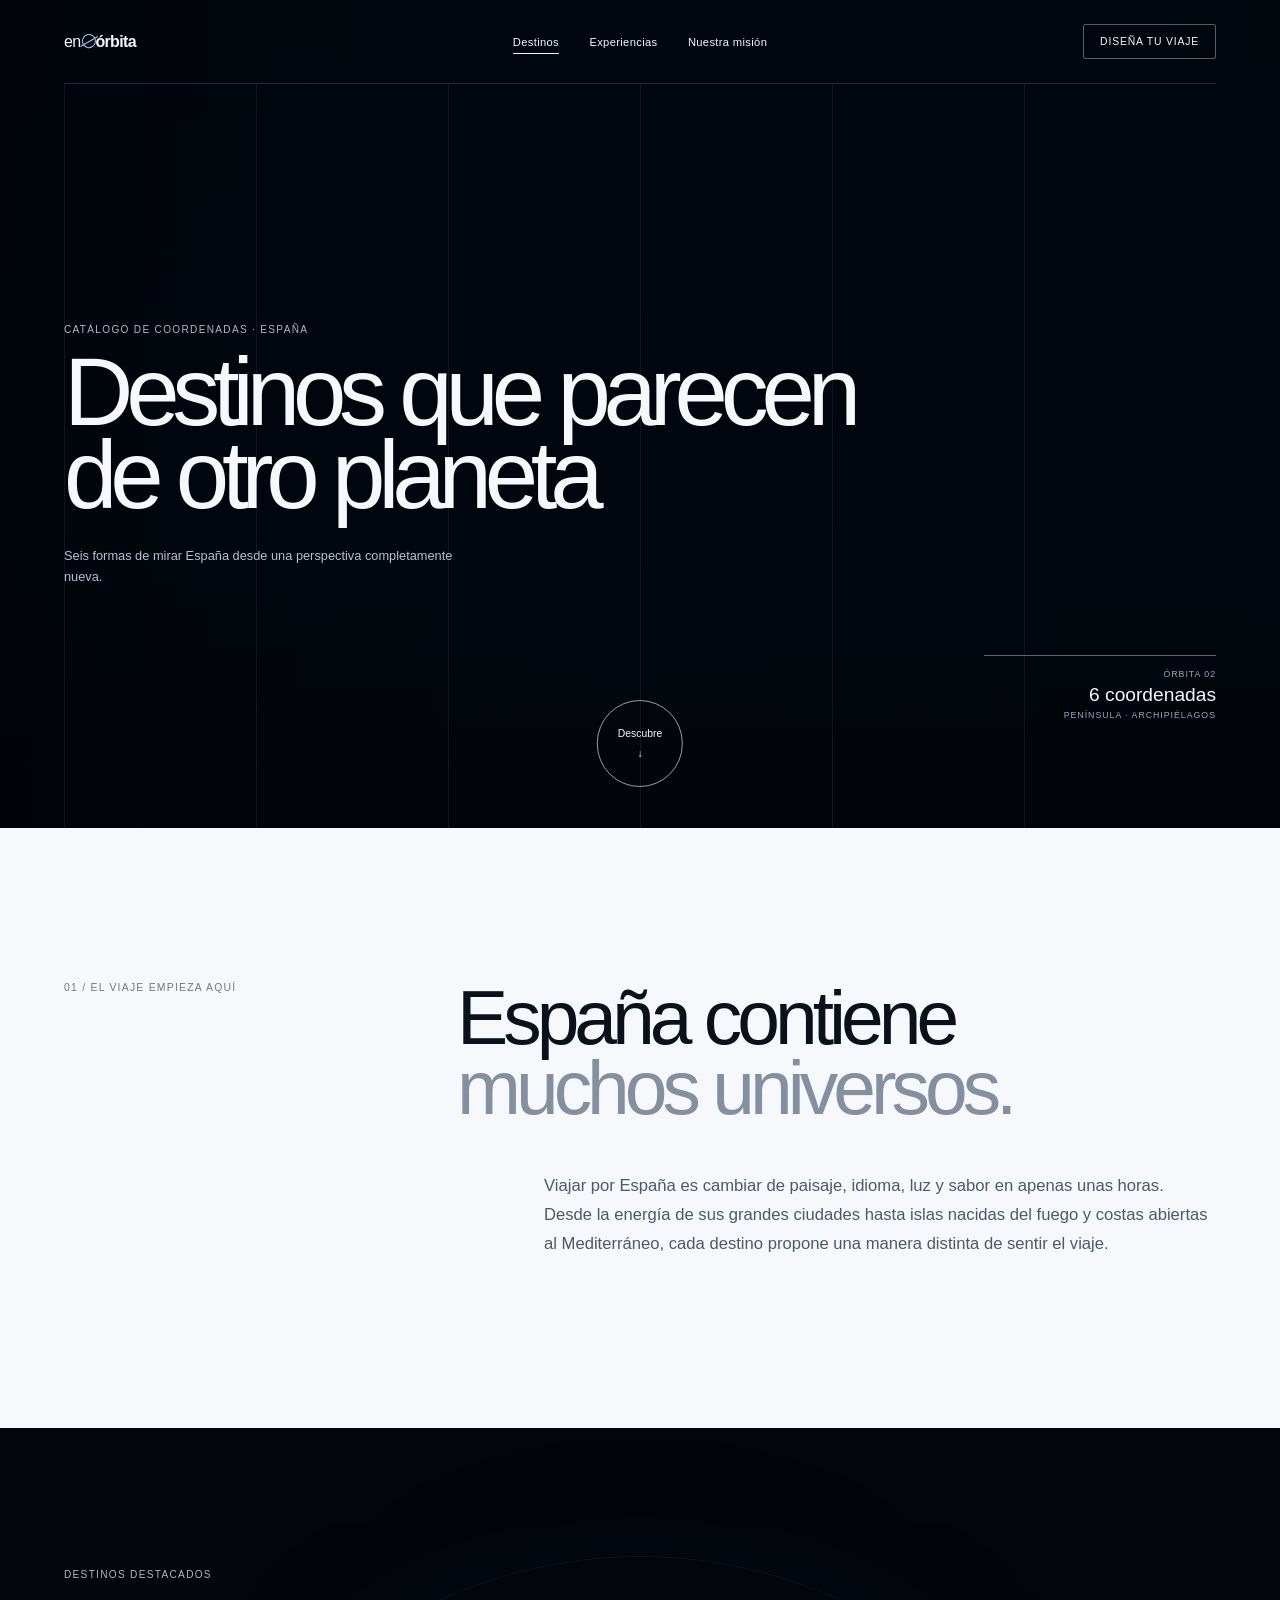
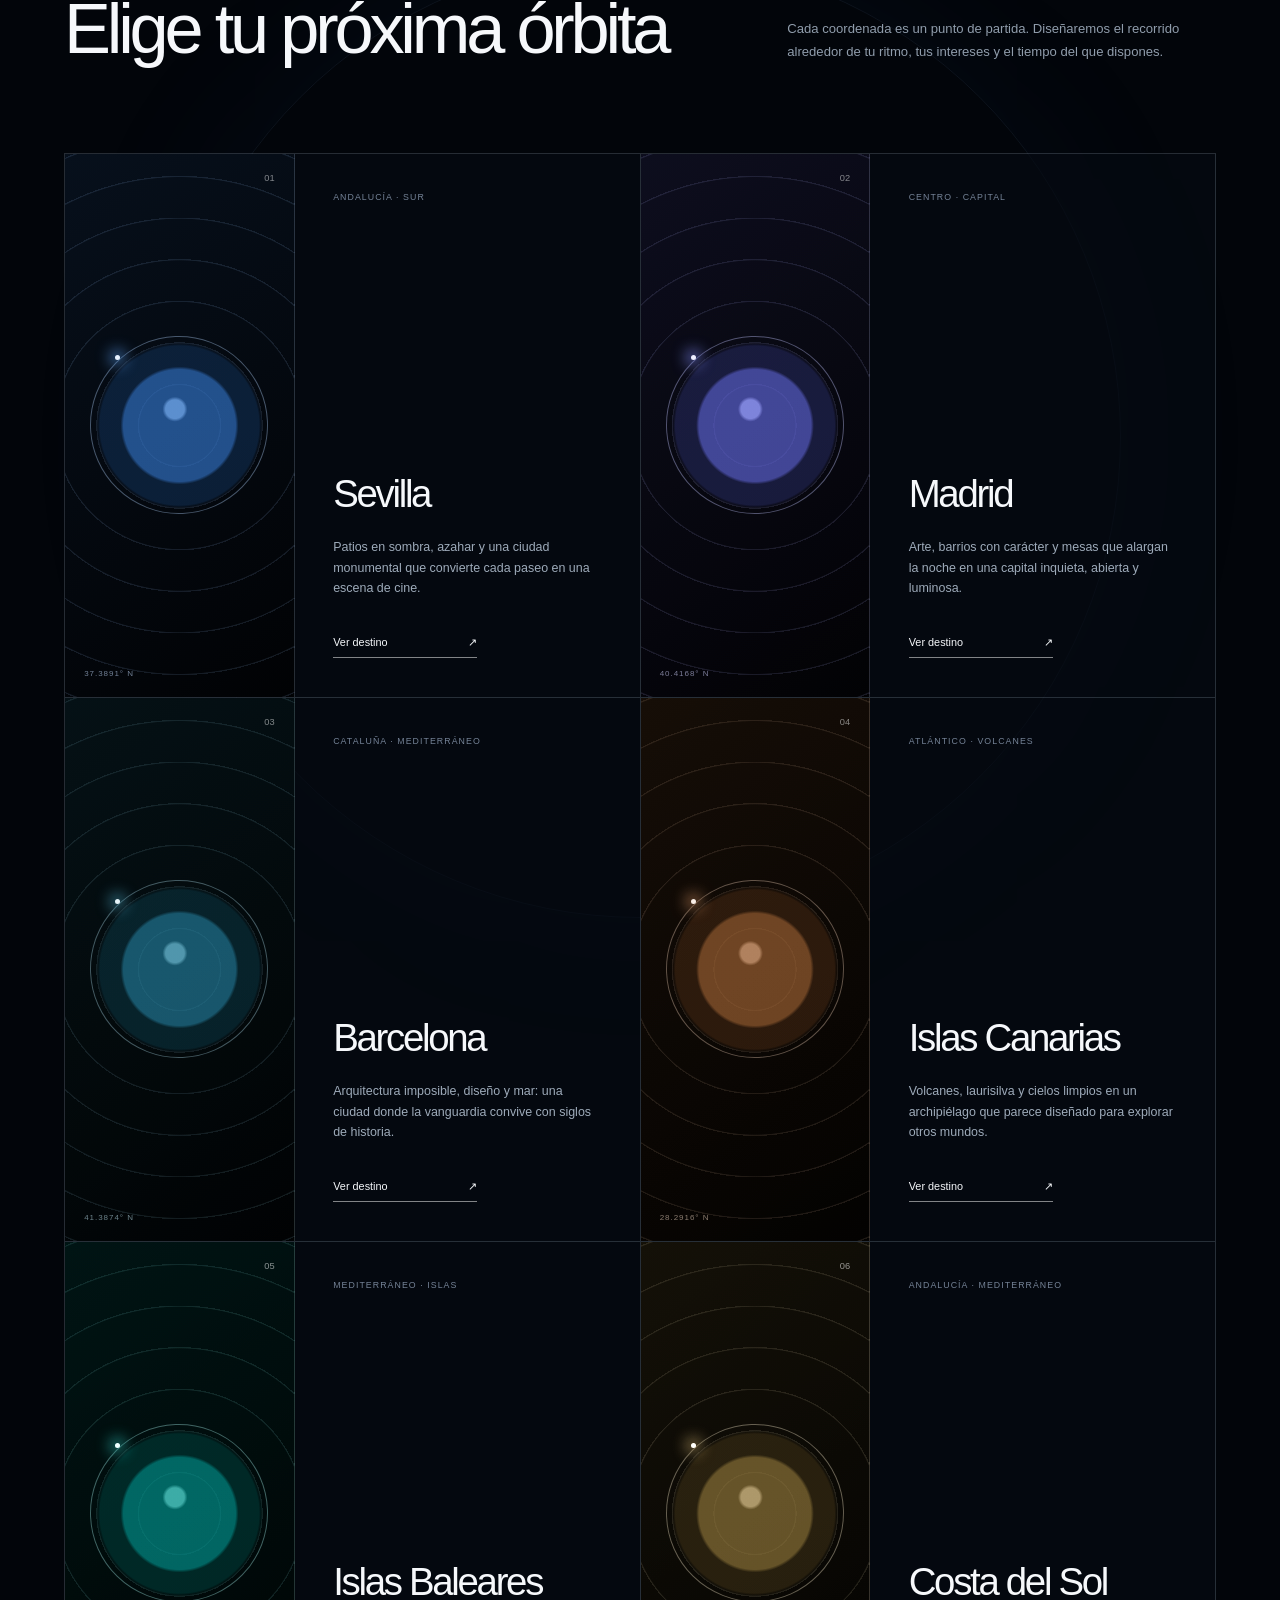
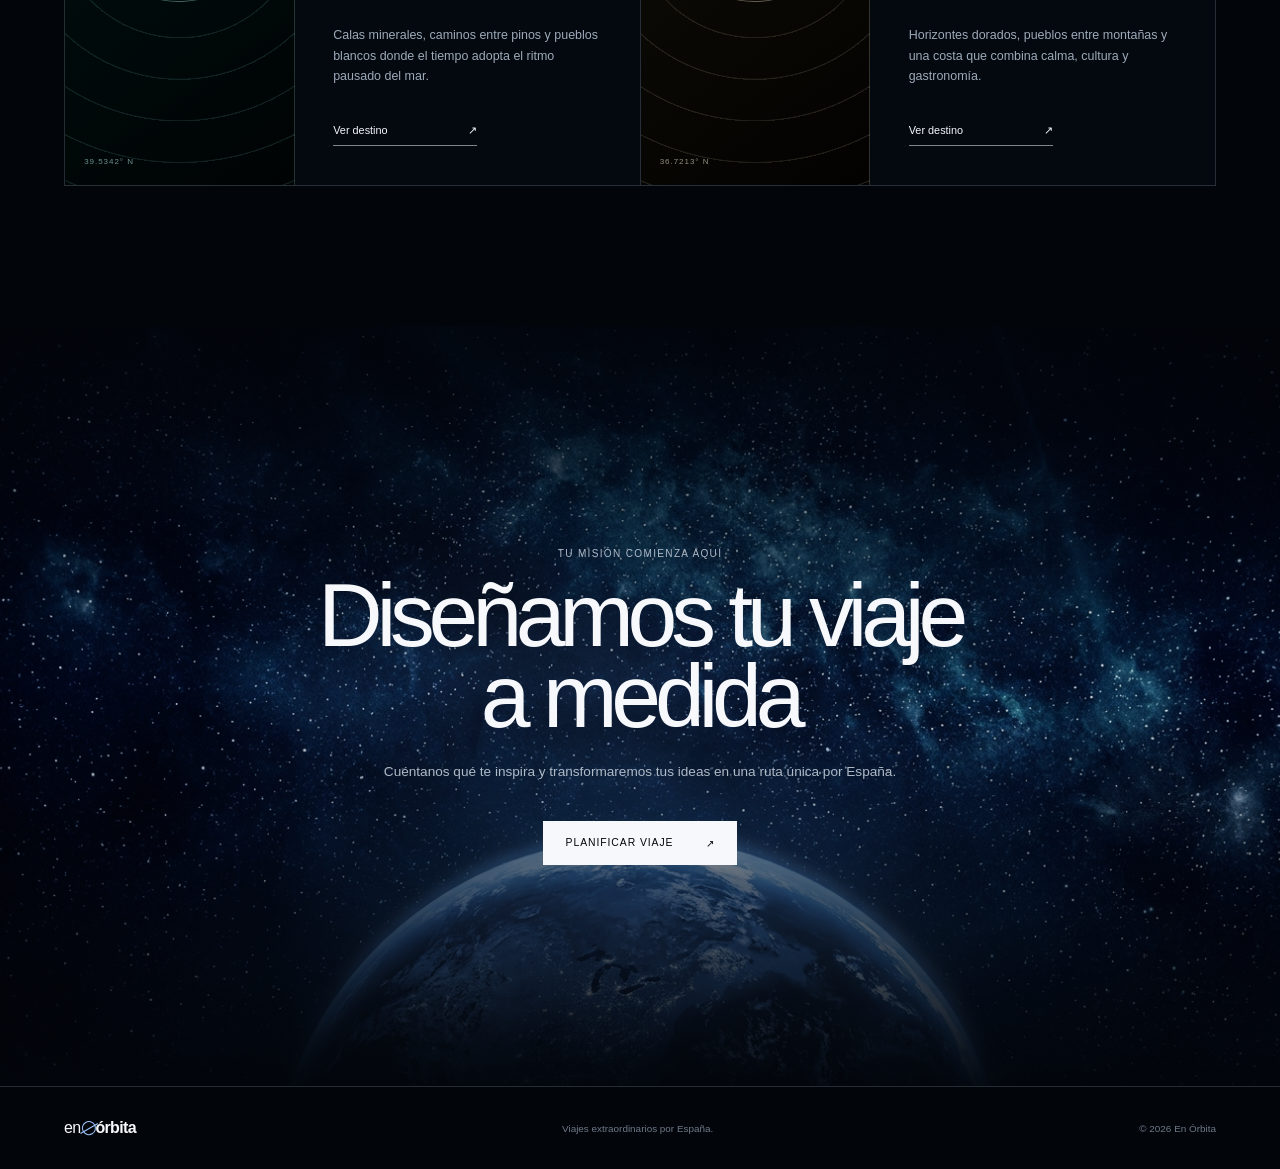
==== destinos.html @ 9aea5812 "Organizar archivos del proyecto en carpetas" ====
<!doctype html>
<html lang="es">
  <head>
    <meta charset="UTF-8" />
    <meta name="viewport" content="width=device-width, initial-scale=1.0" />
    <meta
      name="description"
      content="Descubre seis destinos extraordinarios de España y diseña un viaje completamente a medida."
    />
    <meta name="theme-color" content="#02050a" />
    <meta property="og:title" content="Destinos extraordinarios | En Órbita" />
    <meta
      property="og:description"
      content="Ciudades, islas y costas de España que parecen de otro planeta."
    />
    <link
      rel="icon"
      href="data:image/svg+xml,%3Csvg xmlns='http://www.w3.org/2000/svg' viewBox='0 0 64 64'%3E%3Crect width='64' height='64' rx='32' fill='%2302050a'/%3E%3Ccircle cx='32' cy='32' r='15' fill='none' stroke='%239fc7ff' stroke-width='3'/%3E%3Cpath d='M9 38c13 4 33 0 46-12' fill='none' stroke='%23f6f8fb' stroke-width='3'/%3E%3C/svg%3E"
    />
    <title>Destinos que parecen de otro planeta | En Órbita</title>
    <link rel="stylesheet" href="css/styles.css" />
    <script src="js/script.js" defer></script>
  </head>
  <body class="destinations-page">
    <a class="skip-link" href="#contenido">Saltar al contenido</a>

    <header class="site-header" data-header>
      <a class="brand" href="index.html" aria-label="En Órbita, volver al inicio">
        <span>en</span><i aria-hidden="true"></i><strong>órbita</strong>
      </a>

      <button
        class="menu-toggle"
        type="button"
        aria-label="Abrir menú"
        aria-expanded="false"
        aria-controls="main-nav"
        data-menu-toggle
      >
        <span></span><span></span>
      </button>

      <nav class="main-nav" id="main-nav" aria-label="Navegación principal" data-nav>
        <a href="destinos.html" aria-current="page">Destinos</a>
        <a href="index.html#experiencias">Experiencias</a>
        <a href="index.html#nosotros">Nuestra misión</a>
      </nav>

      <a class="header-cta" href="#planificar">Diseña tu viaje</a>
    </header>

    <main id="contenido">
      <section class="destinations-hero" aria-labelledby="destinations-hero-title">
        <video
          class="section-media destinations-hero-media"
          autoplay
          muted
          loop
          playsinline
          preload="metadata"
          aria-hidden="true"
        >
          <source src="assets/videos/TIERRA%20ANIMADO.mp4" type="video/mp4" />
        </video>
        <div class="destinations-hero-shade" aria-hidden="true"></div>
        <div class="grid-lines" aria-hidden="true"></div>

        <div class="shell destinations-hero-content">
          <div class="destinations-title-wrap reveal">
            <p class="eyebrow">Catálogo de coordenadas · España</p>
            <h1 id="destinations-hero-title">
              Destinos que parecen<br />de otro planeta
            </h1>
            <p>
              Seis formas de mirar España desde una perspectiva completamente nueva.
            </p>
          </div>

          <div class="hero-mission-data reveal" aria-hidden="true">
            <span>ÓRBITA 02</span>
            <strong>6 coordenadas</strong>
            <small>Península · archipiélagos</small>
          </div>
        </div>

        <a class="explore-button" href="#seleccion" aria-label="Ver destinos destacados">
          <span>Descubre</span><b aria-hidden="true">↓</b>
        </a>
      </section>

      <section class="destinations-intro" aria-labelledby="intro-title">
        <div class="shell destinations-intro-grid">
          <p class="section-number reveal">01 / El viaje empieza aquí</p>
          <div class="reveal">
            <h2 id="intro-title">España contiene<br /><span>muchos universos.</span></h2>
            <p>
              Viajar por España es cambiar de paisaje, idioma, luz y sabor en apenas
              unas horas. Desde la energía de sus grandes ciudades hasta islas nacidas
              del fuego y costas abiertas al Mediterráneo, cada destino propone una
              manera distinta de sentir el viaje.
            </p>
          </div>
        </div>
      </section>

      <section class="destination-selection" id="seleccion" aria-labelledby="selection-title">
        <div class="shell selection-heading reveal">
          <div>
            <p class="eyebrow">Destinos destacados</p>
            <h2 id="selection-title">Elige tu próxima órbita</h2>
          </div>
          <p>
            Cada coordenada es un punto de partida. Diseñaremos el recorrido alrededor
            de tu ritmo, tus intereses y el tiempo del que dispones.
          </p>
        </div>

        <div class="shell destination-grid">
          <article class="destination-card destination-seville reveal">
            <div class="card-visual" aria-hidden="true"><span>37.3891° N</span><b>01</b></div>
            <div class="card-copy">
              <p class="card-region">Andalucía · Sur</p>
              <h3>Sevilla</h3>
              <p>
                Patios en sombra, azahar y una ciudad monumental que convierte cada
                paseo en una escena de cine.
              </p>
              <a class="destination-link" href="#planificar" aria-label="Ver destino Sevilla">
                Ver destino <span>↗</span>
              </a>
            </div>
          </article>

          <article class="destination-card destination-madrid reveal">
            <div class="card-visual" aria-hidden="true"><span>40.4168° N</span><b>02</b></div>
            <div class="card-copy">
              <p class="card-region">Centro · Capital</p>
              <h3>Madrid</h3>
              <p>
                Arte, barrios con carácter y mesas que alargan la noche en una capital
                inquieta, abierta y luminosa.
              </p>
              <a class="destination-link" href="#planificar" aria-label="Ver destino Madrid">
                Ver destino <span>↗</span>
              </a>
            </div>
          </article>

          <article class="destination-card destination-barcelona reveal">
            <div class="card-visual" aria-hidden="true"><span>41.3874° N</span><b>03</b></div>
            <div class="card-copy">
              <p class="card-region">Cataluña · Mediterráneo</p>
              <h3>Barcelona</h3>
              <p>
                Arquitectura imposible, diseño y mar: una ciudad donde la vanguardia
                convive con siglos de historia.
              </p>
              <a class="destination-link" href="#planificar" aria-label="Ver destino Barcelona">
                Ver destino <span>↗</span>
              </a>
            </div>
          </article>

          <article class="destination-card destination-canarias reveal">
            <div class="card-visual" aria-hidden="true"><span>28.2916° N</span><b>04</b></div>
            <div class="card-copy">
              <p class="card-region">Atlántico · Volcanes</p>
              <h3>Islas Canarias</h3>
              <p>
                Volcanes, laurisilva y cielos limpios en un archipiélago que parece
                diseñado para explorar otros mundos.
              </p>
              <a class="destination-link" href="#planificar" aria-label="Ver destino Islas Canarias">
                Ver destino <span>↗</span>
              </a>
            </div>
          </article>

          <article class="destination-card destination-baleares reveal">
            <div class="card-visual" aria-hidden="true"><span>39.5342° N</span><b>05</b></div>
            <div class="card-copy">
              <p class="card-region">Mediterráneo · Islas</p>
              <h3>Islas Baleares</h3>
              <p>
                Calas minerales, caminos entre pinos y pueblos blancos donde el tiempo
                adopta el ritmo pausado del mar.
              </p>
              <a class="destination-link" href="#planificar" aria-label="Ver destino Islas Baleares">
                Ver destino <span>↗</span>
              </a>
            </div>
          </article>

          <article class="destination-card destination-costa reveal">
            <div class="card-visual" aria-hidden="true"><span>36.7213° N</span><b>06</b></div>
            <div class="card-copy">
              <p class="card-region">Andalucía · Mediterráneo</p>
              <h3>Costa del Sol</h3>
              <p>
                Horizontes dorados, pueblos entre montañas y una costa que combina
                calma, cultura y gastronomía.
              </p>
              <a class="destination-link" href="#planificar" aria-label="Ver destino Costa del Sol">
                Ver destino <span>↗</span>
              </a>
            </div>
          </article>
        </div>
      </section>

      <section class="destinations-cta" id="planificar" aria-labelledby="plan-title">
        <div class="destinations-cta-bg" aria-hidden="true"></div>
        <div class="shell destinations-cta-inner reveal">
          <p class="eyebrow">Tu misión comienza aquí</p>
          <h2 id="plan-title">Diseñamos tu viaje<br />a medida</h2>
          <p>
            Cuéntanos qué te inspira y transformaremos tus ideas en una ruta única por España.
          </p>
          <a class="primary-button primary-button-light" href="mailto:hola@enorbita.es?subject=Quiero%20planificar%20mi%20viaje">
            Planificar viaje <span>↗</span>
          </a>
        </div>
      </section>
    </main>

    <footer class="site-footer">
      <div class="shell footer-row">
        <a class="brand" href="index.html" aria-label="En Órbita, volver al inicio">
          <span>en</span><i aria-hidden="true"></i><strong>órbita</strong>
        </a>
        <p>Viajes extraordinarios por España.</p>
        <p>© <span data-year></span> En Órbita</p>
      </div>
    </footer>
  </body>
</html>
---- css/styles.css ----
:root {
  --ink: #02050a;
  --ink-soft: #080e18;
  --white: #f6f8fb;
  --muted: #99a6b8;
  --line: rgba(198, 218, 244, 0.18);
  --blue: #9fc7ff;
  --glow: #5597e6;
  --shell: min(90vw, 1440px);
  --ease: cubic-bezier(0.22, 1, 0.36, 1);
}

* { box-sizing: border-box; }
html { scroll-behavior: smooth; background: var(--ink); }
body {
  margin: 0;
  color: var(--white);
  background: var(--ink);
  font-family: "Helvetica Neue", Helvetica, Arial, sans-serif;
  font-weight: 400;
  overflow-x: hidden;
}
a { color: inherit; text-decoration: none; }
button, a { -webkit-tap-highlight-color: transparent; }
button { font: inherit; }
::selection { color: var(--ink); background: var(--blue); }

.skip-link {
  position: fixed; left: 1rem; top: -5rem; z-index: 100;
  padding: .8rem 1rem; color: var(--ink); background: var(--white);
}
.skip-link:focus { top: 1rem; }

.shell { width: var(--shell); margin-inline: auto; }
.site-header {
  position: fixed; z-index: 50; top: 0; left: 0; right: 0;
  width: var(--shell); margin: 0 auto; min-height: 84px;
  display: grid; grid-template-columns: 1fr auto 1fr; align-items: center;
  border-bottom: 1px solid var(--line); transition: background .35s, min-height .35s;
}
.site-header.is-scrolled {
  width: 100%; padding-inline: 5vw; min-height: 68px;
  background: rgba(2, 5, 10, .82); backdrop-filter: blur(18px);
}
.brand { display: inline-flex; align-items: center; width: max-content; font-size: 1rem; letter-spacing: -.04em; }
.brand span { font-weight: 300; }
.brand strong { font-weight: 600; }
.brand i {
  width: .9rem; aspect-ratio: 1; margin: 0 -.05rem 0 .08rem; border: 1px solid var(--blue);
  border-radius: 50%; position: relative; transform: rotate(-30deg);
}
.brand i::after { content: ""; position: absolute; left: -.22rem; top: 45%; width: 1.25rem; border-top: 1px solid var(--blue); }
.main-nav { display: flex; align-items: center; gap: 1.9rem; font-size: .7rem; letter-spacing: .03em; }
.main-nav a, .header-cta { position: relative; }
.main-nav a::after { content: ""; position: absolute; left: 0; right: 100%; bottom: -.4rem; border-bottom: 1px solid; transition: right .3s; }
.main-nav a:hover::after, .main-nav a:focus-visible::after { right: 0; }
.header-cta {
  justify-self: end; padding: .7rem 1rem; border: 1px solid rgba(255,255,255,.35);
  border-radius: 2px; font-size: .65rem; text-transform: uppercase; letter-spacing: .08em;
  transition: color .3s, background .3s;
}
.header-cta:hover { color: var(--ink); background: var(--white); }
.menu-toggle { display: none; }

.hero { position: relative; min-height: max(760px, 100svh); overflow: hidden; background: #06101d; }
.section-media { position: absolute; inset: 0; width: 100%; height: 100%; object-fit: cover; }
.hero-media { object-position: center 35%; }
.hero-shade {
  position: absolute; inset: 0; background:
    linear-gradient(90deg, rgba(0,4,9,.82) 0%, rgba(0,3,8,.08) 43%, rgba(0,3,8,.35) 72%, rgba(0,3,8,.74) 100%),
    linear-gradient(0deg, #040912 0%, transparent 29%, rgba(0,0,0,.18) 100%);
}
.grid-lines {
  position: absolute; inset: 84px 5vw 0; pointer-events: none;
  background: repeating-linear-gradient(90deg, var(--line) 0 1px, transparent 1px calc(100% / 6));
  opacity: .45;
}
.hero-content { position: relative; min-height: max(760px, 100svh); padding-top: clamp(9rem, 17vh, 13rem); }
.hero-primary { max-width: 44rem; position: relative; z-index: 2; }
.eyebrow { margin: 0 0 1rem; color: #aeb9c8; font-size: .63rem; letter-spacing: .13em; text-transform: uppercase; }
h1, h2, p { margin-top: 0; }
h1 {
  margin-bottom: 1.25rem; font-size: clamp(3.5rem, 7.3vw, 8rem); font-weight: 300;
  line-height: .78; letter-spacing: -.075em; text-wrap: balance;
}
.intro { max-width: 19rem; color: #c0c9d5; font-size: clamp(.76rem, 1vw, .9rem); line-height: 1.55; }
.hero-note { position: absolute; top: 20%; right: 0; width: clamp(14rem, 21vw, 20rem); }
.index, .detail-kicker, .micro-label { color: var(--muted); font-size: .59rem; letter-spacing: .12em; text-transform: uppercase; }
.hero-note h2 { margin: 2.2rem 0 .8rem; font-size: clamp(1.7rem, 2.6vw, 2.7rem); font-weight: 300; line-height: .88; letter-spacing: -.055em; }
.hero-note > p:not(.index) { color: #aab6c5; font-size: .68rem; line-height: 1.55; }
.text-link { display: inline-flex; gap: .8rem; align-items: center; margin-top: 1rem; font-size: .68rem; border-bottom: 1px solid rgba(255,255,255,.45); padding-bottom: .35rem; }
.text-link span { transition: transform .3s; }
.text-link:hover span { transform: translate(.2rem, -.2rem); }
.hero-detail { position: absolute; right: 0; bottom: 29%; display: grid; gap: .2rem; text-align: right; }
.hero-detail strong { font-size: 1.05rem; font-weight: 400; }
.hero-detail > span:last-child { color: var(--blue); font-size: .55rem; }
.hero-bottom { position: absolute; bottom: 9%; left: 0; width: 18rem; }
.hero-bottom p:last-child { color: #a8b4c2; font-size: .65rem; line-height: 1.6; }
.explore-button {
  position: absolute; left: 50%; bottom: 5%; transform: translateX(-50%); width: 5.4rem; aspect-ratio: 1;
  display: grid; place-content: center; gap: .6rem; text-align: center; border: 1px solid rgba(255,255,255,.6); border-radius: 50%;
  font-size: .65rem; transition: background .3s, color .3s;
}
.explore-button b { font-weight: 300; animation: drift 1.7s ease-in-out infinite; }
.explore-button:hover { color: var(--ink); background: var(--white); }
.hero-coordinate { position: absolute; right: 5vw; bottom: 5%; display: grid; text-align: right; color: var(--muted); font-size: .52rem; letter-spacing: .12em; }
.hero-coordinate b { color: var(--white); font-size: .65rem; font-weight: 400; }

.destinations { position: relative; min-height: 1050px; background: #010204; }
.trusted { position: relative; z-index: 5; padding: 3.5rem 0 2.5rem; text-align: center; border-bottom: 1px solid rgba(255,255,255,.06); }
.trusted > p { margin-bottom: 1.6rem; color: #697586; font-size: .58rem; text-transform: uppercase; letter-spacing: .13em; }
.region-list { display: flex; justify-content: center; flex-wrap: wrap; gap: clamp(1.5rem, 4vw, 4.5rem); }
.region-list span { color: #d6dbe2; font-size: clamp(.85rem, 1.5vw, 1.25rem); font-weight: 300; letter-spacing: -.03em; }
.planet-stage { position: relative; min-height: 880px; overflow: hidden; }
.earth-media { object-position: center center; }
.planet-vignette { position: absolute; inset: 0; background: radial-gradient(circle at 50% 54%, transparent 15%, rgba(0,0,0,.05) 37%, #010204 76%); }
.planet-copy { position: absolute; z-index: 3; left: 50%; top: 48%; width: min(35rem, 76vw); transform: translate(-50%, -50%); text-align: center; text-shadow: 0 2px 20px #000; }
.planet-copy h2 { margin-bottom: .8rem; font-size: clamp(2.5rem, 5.4vw, 5.4rem); font-weight: 300; letter-spacing: -.065em; }
.planet-copy > p:not(.eyebrow) { max-width: 34rem; margin: 0 auto 1.5rem; color: #d0d8e3; font-size: .8rem; line-height: 1.6; }
.outline-button, .primary-button { display: inline-flex; min-height: 44px; align-items: center; justify-content: center; padding: 0 1.35rem; border: 1px solid rgba(255,255,255,.45); font-size: .65rem; text-transform: uppercase; letter-spacing: .09em; transition: .3s; }
.outline-button:hover { color: var(--ink); background: var(--white); }
.data-point { position: absolute; z-index: 4; display: flex; align-items: center; gap: .7rem; font-size: .55rem; text-transform: uppercase; letter-spacing: .06em; }
.data-point > span { width: 6px; aspect-ratio: 1; border-radius: 50%; background: var(--white); box-shadow: 0 0 12px 4px var(--glow); }
.data-point p { display: grid; margin: 0; }
.data-point b { font-weight: 400; }
.data-point small { margin-top: .2rem; color: #7d8a9b; font-size: .48rem; }
.data-north { top: 17%; left: 33%; }
.data-west { top: 45%; left: 6%; }
.data-east { top: 42%; right: 6%; flex-direction: row-reverse; text-align: right; }
.data-south { bottom: 14%; right: 20%; }

.experiences { position: relative; min-height: 860px; overflow: hidden; background: #020712; }
.experience-bg { position: absolute; inset: 0; background: url("../assets/images/magnific_separa-la-seccion-final-y_wPlNQhU7EI.png") center/cover no-repeat; }
.experience-bg::after { content: ""; position: absolute; inset: 0; background: linear-gradient(90deg, rgba(0,3,10,.45), rgba(0,4,12,.02) 50%, rgba(0,3,10,.46)), linear-gradient(0deg, #02050a 0%, transparent 35%, #010204 100%); }
.experience-orbit { position: absolute; width: 52vw; aspect-ratio: 1; right: -22vw; bottom: -30vw; border: 1px solid rgba(160,202,255,.2); border-radius: 50%; box-shadow: 0 0 80px rgba(74,135,219,.16); }
.experience-layout { position: relative; min-height: 860px; display: grid; grid-template-columns: 1fr 1.6fr; align-items: end; padding-bottom: 10vh; }
.traveler-quote { align-self: center; max-width: 22rem; margin: 0; }
.traveler-quote p { color: #d2dae6; font-size: clamp(.8rem, 1.2vw, 1rem); line-height: 1.55; }
.traveler-quote footer { color: #778497; font-size: .57rem; letter-spacing: .08em; text-transform: uppercase; }
.experience-copy { text-align: left; }
.experience-copy h2 { margin-bottom: 1.5rem; font-size: clamp(3.2rem, 6.4vw, 7rem); font-weight: 300; line-height: .9; letter-spacing: -.065em; }
.experience-copy > p:not(.eyebrow) { max-width: 33rem; color: #bbc5d2; font-size: .85rem; line-height: 1.6; }
.experience-actions { display: flex; align-items: center; gap: 1.3rem; }
.primary-button { border-color: var(--white); background: var(--white); color: var(--ink); }
.primary-button:hover { background: transparent; color: var(--white); }

.mission { background: var(--white); color: #0b111a; padding: clamp(6rem, 12vw, 11rem) 0; }
.mission-grid { display: grid; grid-template-columns: 1fr 2.2fr; gap: 3rem; }
.section-number { color: #6f7884; font-size: .65rem; text-transform: uppercase; letter-spacing: .12em; }
.mission h2 { margin-bottom: 5rem; font-size: clamp(2.9rem, 6vw, 6.4rem); font-weight: 300; line-height: .95; letter-spacing: -.065em; }
.mission h2 span { color: #8490a0; }
.mission-copy { grid-column: 2; display: grid; grid-template-columns: 1fr 1fr; gap: 4rem; }
.mission-copy > p { color: #4d5967; line-height: 1.7; }
.mission ul { margin: 0; padding: 0; list-style: none; }
.mission li { display: flex; gap: 1rem; padding: 1rem 0; border-top: 1px solid #d3d8df; font-size: .8rem; }
.mission li span { color: #8a96a4; font-size: .6rem; }

.contact { position: relative; padding: clamp(7rem, 13vw, 12rem) 0; overflow: hidden; text-align: center; background: radial-gradient(circle at 50% 100%, #16345b 0%, #07101d 38%, #02050a 72%); }
.contact::before { content: ""; position: absolute; width: 70vw; height: 1px; left: 15vw; top: 30%; background: linear-gradient(90deg, transparent, rgba(146,195,255,.55), transparent); box-shadow: 0 0 35px 8px rgba(66,129,213,.2); }
.contact-inner { position: relative; }
.contact h2 { margin-bottom: 1.4rem; font-size: clamp(3rem, 7vw, 7rem); font-weight: 300; line-height: .88; letter-spacing: -.07em; }
.contact p:not(.eyebrow) { color: #9dabbc; font-size: .82rem; }
.primary-button-light { margin-top: 1.5rem; gap: 2rem; }
.site-footer { padding: 2rem 0; border-top: 1px solid var(--line); background: #02050a; }
.footer-row { display: flex; justify-content: space-between; align-items: center; gap: 2rem; }
.footer-row p { margin: 0; color: #6f7b89; font-size: .62rem; }

/* Destinos — página interior */
.main-nav a[aria-current="page"]::after { right: 0; }
.destinations-hero {
  position: relative; min-height: max(720px, 92svh); overflow: hidden; background: #020712;
}
.destinations-hero-media { object-position: center 46%; transform: scale(1.04); }
.destinations-hero-shade {
  position: absolute; inset: 0; background:
    linear-gradient(90deg, rgba(0,4,10,.88) 0%, rgba(0,4,10,.32) 48%, rgba(0,4,10,.58) 100%),
    linear-gradient(0deg, #02050a 0%, transparent 38%, rgba(0,0,0,.18) 100%);
}
.destinations-hero-content {
  position: relative; min-height: max(720px, 92svh); display: flex; align-items: center;
  padding-top: 6rem;
}
.destinations-title-wrap { position: relative; z-index: 2; max-width: 69rem; }
.destinations-title-wrap h1 {
  margin-bottom: 1.8rem; font-size: clamp(4rem, 7.5vw, 8.2rem); line-height: .86;
}
.destinations-title-wrap > p:last-child {
  max-width: 26rem; color: #b7c2d0; font-size: clamp(.78rem, 1vw, .95rem); line-height: 1.65;
}
.hero-mission-data {
  position: absolute; z-index: 2; right: 0; bottom: 13%; display: grid; gap: .3rem;
  padding-left: 5rem; border-top: 1px solid rgba(255,255,255,.38); padding-top: .8rem;
  text-align: right;
}
.hero-mission-data span, .hero-mission-data small {
  color: var(--muted); font-size: .55rem; letter-spacing: .11em; text-transform: uppercase;
}
.hero-mission-data strong { font-size: 1.2rem; font-weight: 300; }
.destinations-intro { padding: clamp(7rem, 12vw, 11rem) 0; background: var(--white); color: #0b111a; }
.destinations-intro-grid { display: grid; grid-template-columns: 1fr 2.2fr; gap: 3rem; }
.destinations-intro h2 {
  margin-bottom: 3rem; font-size: clamp(3rem, 6vw, 6.5rem); font-weight: 300;
  line-height: .92; letter-spacing: -.065em;
}
.destinations-intro h2 span { color: #8490a0; }
.destinations-intro-grid > div > p {
  width: min(42rem, 100%); margin-left: auto; color: #4d5967; font-size: clamp(.9rem, 1.3vw, 1.1rem); line-height: 1.75;
}
.destination-selection { position: relative; padding: clamp(7rem, 11vw, 10rem) 0; overflow: hidden; background: #02050a; }
.destination-selection::before {
  content: ""; position: absolute; top: 8rem; left: 50%; width: 75vw; aspect-ratio: 1;
  transform: translateX(-50%); border: 1px solid rgba(128,176,237,.08); border-radius: 50%;
  box-shadow: 0 0 160px rgba(51,102,169,.07);
}
.selection-heading {
  position: relative; display: grid; grid-template-columns: 1.5fr 1fr; align-items: end;
  gap: 5rem; margin-bottom: clamp(4rem, 7vw, 7rem);
}
.selection-heading h2 {
  margin: 0; font-size: clamp(3rem, 5.5vw, 6rem); font-weight: 300; line-height: .95; letter-spacing: -.06em;
}
.selection-heading > p { margin: 0; color: #909dac; font-size: .82rem; line-height: 1.7; }
.destination-grid { position: relative; display: grid; grid-template-columns: repeat(2, minmax(0, 1fr)); border-top: 1px solid var(--line); border-left: 1px solid var(--line); }
.destination-card {
  min-height: 34rem; display: grid; grid-template-columns: .8fr 1.2fr; overflow: hidden;
  border-right: 1px solid var(--line); border-bottom: 1px solid var(--line); background: rgba(5,10,18,.62);
  transition: background .45s var(--ease);
}
.destination-card:hover { background: rgba(12,23,39,.9); }
.card-visual {
  position: relative; min-height: 100%; overflow: hidden; border-right: 1px solid var(--line);
  background:
    radial-gradient(circle at 48% 47%, rgba(127,181,248,.62) 0 3%, transparent 4%),
    radial-gradient(circle at 50% 50%, rgba(48,111,192,.7) 0 19%, rgba(15,42,75,.68) 20% 27%, transparent 28%),
    repeating-radial-gradient(circle at 50% 50%, transparent 0 2.5rem, rgba(157,199,255,.12) 2.55rem 2.6rem),
    linear-gradient(145deg, #07101c, #010204);
}
.card-visual::before {
  content: ""; position: absolute; width: 11rem; aspect-ratio: 1; left: 50%; top: 50%;
  transform: translate(-50%, -50%) rotate(-24deg); border: 1px solid rgba(179,213,255,.38); border-radius: 50%;
}
.card-visual::after {
  content: ""; position: absolute; width: 5px; aspect-ratio: 1; left: 22%; top: 37%;
  border-radius: 50%; background: #e7f2ff; box-shadow: 0 0 15px 4px var(--glow);
}
.card-visual span { position: absolute; left: 1.2rem; bottom: 1.2rem; color: #718096; font-size: .5rem; letter-spacing: .12em; }
.card-visual b { position: absolute; top: 1.2rem; right: 1.2rem; color: rgba(255,255,255,.5); font-size: .58rem; font-weight: 400; }
.destination-madrid .card-visual { filter: hue-rotate(25deg); }
.destination-barcelona .card-visual { filter: hue-rotate(335deg) saturate(.8); }
.destination-canarias .card-visual { filter: hue-rotate(170deg) saturate(.7); }
.destination-baleares .card-visual { filter: hue-rotate(315deg) brightness(1.08); }
.destination-costa .card-visual { filter: hue-rotate(190deg) saturate(.55) brightness(1.12); }
.card-copy { display: flex; flex-direction: column; align-items: flex-start; padding: clamp(2rem, 3vw, 3.6rem); }
.card-region { color: #758397; font-size: .55rem; letter-spacing: .12em; text-transform: uppercase; }
.card-copy h3 { margin: auto 0 1.3rem; font-size: clamp(2rem, 3vw, 3.5rem); font-weight: 300; letter-spacing: -.06em; }
.card-copy > p:not(.card-region) { color: #9eabba; font-size: .78rem; line-height: 1.65; }
.destination-link {
  display: inline-flex; justify-content: space-between; gap: 2.5rem; min-width: 9rem; margin-top: 1.5rem;
  padding-bottom: .55rem; border-bottom: 1px solid rgba(255,255,255,.5); font-size: .68rem;
}
.destination-link span { transition: transform .3s var(--ease); }
.destination-link:hover span { transform: translate(.25rem, -.25rem); }
.destinations-cta {
  position: relative; min-height: 760px; display: grid; place-items: center; overflow: hidden;
  background: #020712; text-align: center;
}
.destinations-cta-bg {
  position: absolute; inset: 0; background:
    linear-gradient(0deg, rgba(2,5,10,.94), rgba(2,5,10,.08) 52%, rgba(2,5,10,.86)),
    url("../assets/images/magnific_separa-la-seccion-final-y_wPlNQhU7EI.png") center/cover no-repeat;
}
.destinations-cta-inner { position: relative; }
.destinations-cta h2 {
  margin-bottom: 1.5rem; font-size: clamp(3.2rem, 7vw, 7.2rem); font-weight: 300; line-height: .9; letter-spacing: -.07em;
}
.destinations-cta-inner > p:not(.eyebrow) { max-width: 33rem; margin-inline: auto; color: #afbac7; font-size: .85rem; line-height: 1.7; }

.reveal { opacity: 0; transform: translateY(24px); transition: opacity .9s var(--ease), transform .9s var(--ease); }
.reveal.is-visible { opacity: 1; transform: none; }
@keyframes drift { 0%,100% { transform: translateY(-2px); } 50% { transform: translateY(4px); } }

:focus-visible { outline: 2px solid var(--blue); outline-offset: 4px; }

@media (max-width: 900px) {
  .site-header { grid-template-columns: 1fr auto; }
  .header-cta { display: none; }
  .menu-toggle { display: grid; width: 44px; height: 44px; place-content: center; gap: 6px; justify-self: end; color: white; border: 0; background: transparent; cursor: pointer; }
  .menu-toggle span { display: block; width: 22px; border-top: 1px solid currentColor; transition: transform .3s; }
  .menu-toggle[aria-expanded="true"] span:first-child { transform: translateY(3.5px) rotate(45deg); }
  .menu-toggle[aria-expanded="true"] span:last-child { transform: translateY(-3.5px) rotate(-45deg); }
  .main-nav { position: fixed; inset: 0; z-index: -1; display: flex; flex-direction: column; justify-content: center; gap: 2rem; background: rgba(2,5,10,.97); opacity: 0; visibility: hidden; transition: .3s; }
  .main-nav a { font-size: 1.7rem; font-weight: 300; }
  .main-nav.is-open { opacity: 1; visibility: visible; }
  .hero-note { width: 14rem; }
  .data-west { left: 3%; }
  .data-east { right: 3%; }
  .experience-layout { grid-template-columns: .7fr 1.5fr; }
  .destination-grid { grid-template-columns: 1fr; }
  .destination-card { min-height: 29rem; }
}

@media (max-width: 640px) {
  :root { --shell: min(88vw, 36rem); }
  .site-header { min-height: 68px; }
  .grid-lines { inset: 68px 6vw 0; background-size: 33.333% 100%; }
  .hero { min-height: 850px; }
  .hero-media { object-position: 52% center; }
  .hero-shade { background: linear-gradient(180deg, rgba(0,4,9,.65), rgba(0,3,8,.08) 38%, rgba(0,3,8,.86) 82%, #040912); }
  .hero-content { min-height: 850px; padding-top: 8.3rem; }
  h1 { font-size: clamp(3.55rem, 18.2vw, 5rem); line-height: .82; }
  .intro { max-width: 16rem; }
  .hero-note { top: auto; right: 0; bottom: 18%; width: 13rem; text-align: right; }
  .hero-note .index, .hero-note h2, .hero-note > p:not(.index) { display: none; }
  .hero-note .text-link { font-size: .72rem; }
  .hero-detail { top: 52%; bottom: auto; right: 0; }
  .hero-bottom { bottom: 8%; width: 12rem; }
  .explore-button { width: 4.6rem; bottom: 4%; left: auto; right: 6vw; transform: none; }
  .hero-coordinate { display: none; }
  .destinations { min-height: auto; }
  .trusted { padding-top: 2.5rem; }
  .region-list { gap: 1rem 1.8rem; }
  .region-list span { font-size: .9rem; }
  .planet-stage { min-height: 700px; }
  .earth-media { object-position: center; }
  .planet-copy { top: 48%; width: 86vw; }
  .planet-copy h2 { font-size: 3.1rem; }
  .planet-copy > p:not(.eyebrow) { font-size: .72rem; }
  .data-point { display: none; }
  .experiences, .experience-layout { min-height: 760px; }
  .experience-bg { background-position: 56% center; }
  .experience-layout { display: flex; flex-direction: column; justify-content: space-between; align-items: stretch; padding: 7rem 0 5rem; }
  .traveler-quote { max-width: 17rem; }
  .experience-copy { align-self: stretch; }
  .experience-copy h2 { font-size: 3.55rem; }
  .experience-actions { align-items: flex-start; flex-direction: column; }
  .mission-grid { display: block; }
  .mission h2 { margin: 3rem 0 4rem; }
  .mission-copy { display: block; }
  .mission-copy ul { margin-top: 3rem; }
  .footer-row { align-items: flex-start; flex-direction: column; }
  .destinations-hero, .destinations-hero-content { min-height: 760px; }
  .destinations-hero-media { object-position: 58% center; }
  .destinations-hero-shade { background: linear-gradient(180deg, rgba(0,4,10,.68), rgba(0,4,10,.12) 43%, #02050a 96%); }
  .destinations-hero-content { align-items: flex-start; padding-top: 9.5rem; }
  .destinations-title-wrap h1 { font-size: clamp(3.4rem, 16vw, 4.6rem); line-height: .88; }
  .destinations-title-wrap h1 br { display: none; }
  .hero-mission-data { right: 0; bottom: 15%; padding-left: 2.8rem; }
  .destinations-hero .explore-button { right: auto; left: 6vw; bottom: 5%; }
  .destinations-intro-grid { display: block; }
  .destinations-intro h2 { margin: 3rem 0 2rem; }
  .destinations-intro-grid > div > p { margin-left: 0; }
  .selection-heading { display: block; }
  .selection-heading > p { margin-top: 2rem; }
  .destination-grid { width: 100%; border-left: 0; }
  .destination-card { min-height: 31rem; grid-template-columns: 42% 58%; }
  .card-copy { padding: 1.6rem; }
  .card-copy h3 { font-size: 2.25rem; }
  .card-visual::before { width: 8rem; }
  .destinations-cta { min-height: 680px; }
}

@media (max-width: 420px) {
  .destination-card { min-height: 36rem; grid-template-columns: 1fr; }
  .card-visual { min-height: 13rem; border-right: 0; border-bottom: 1px solid var(--line); }
  .card-copy h3 { margin-top: 2.5rem; }
}

@media (prefers-reduced-motion: reduce) {
  html { scroll-behavior: auto; }
  *, *::before, *::after { animation-duration: .01ms !important; animation-iteration-count: 1 !important; transition-duration: .01ms !important; }
}
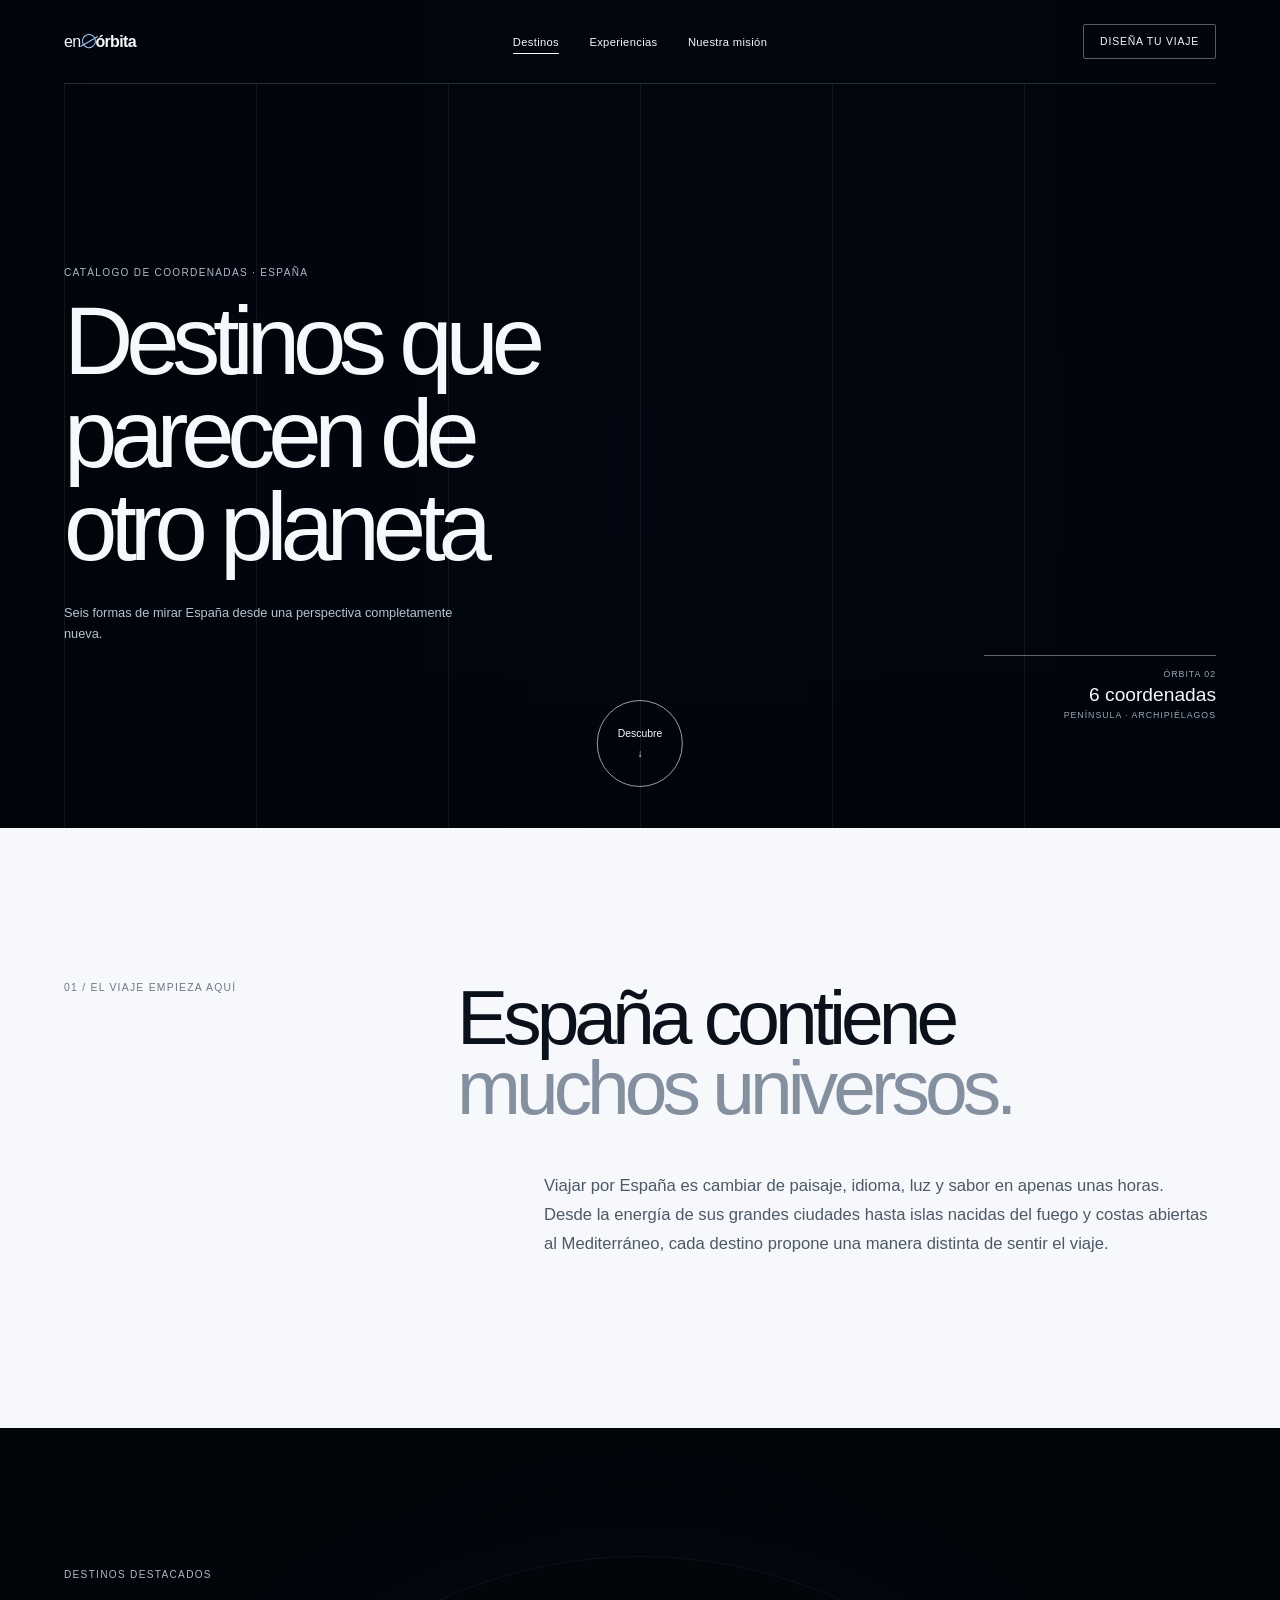
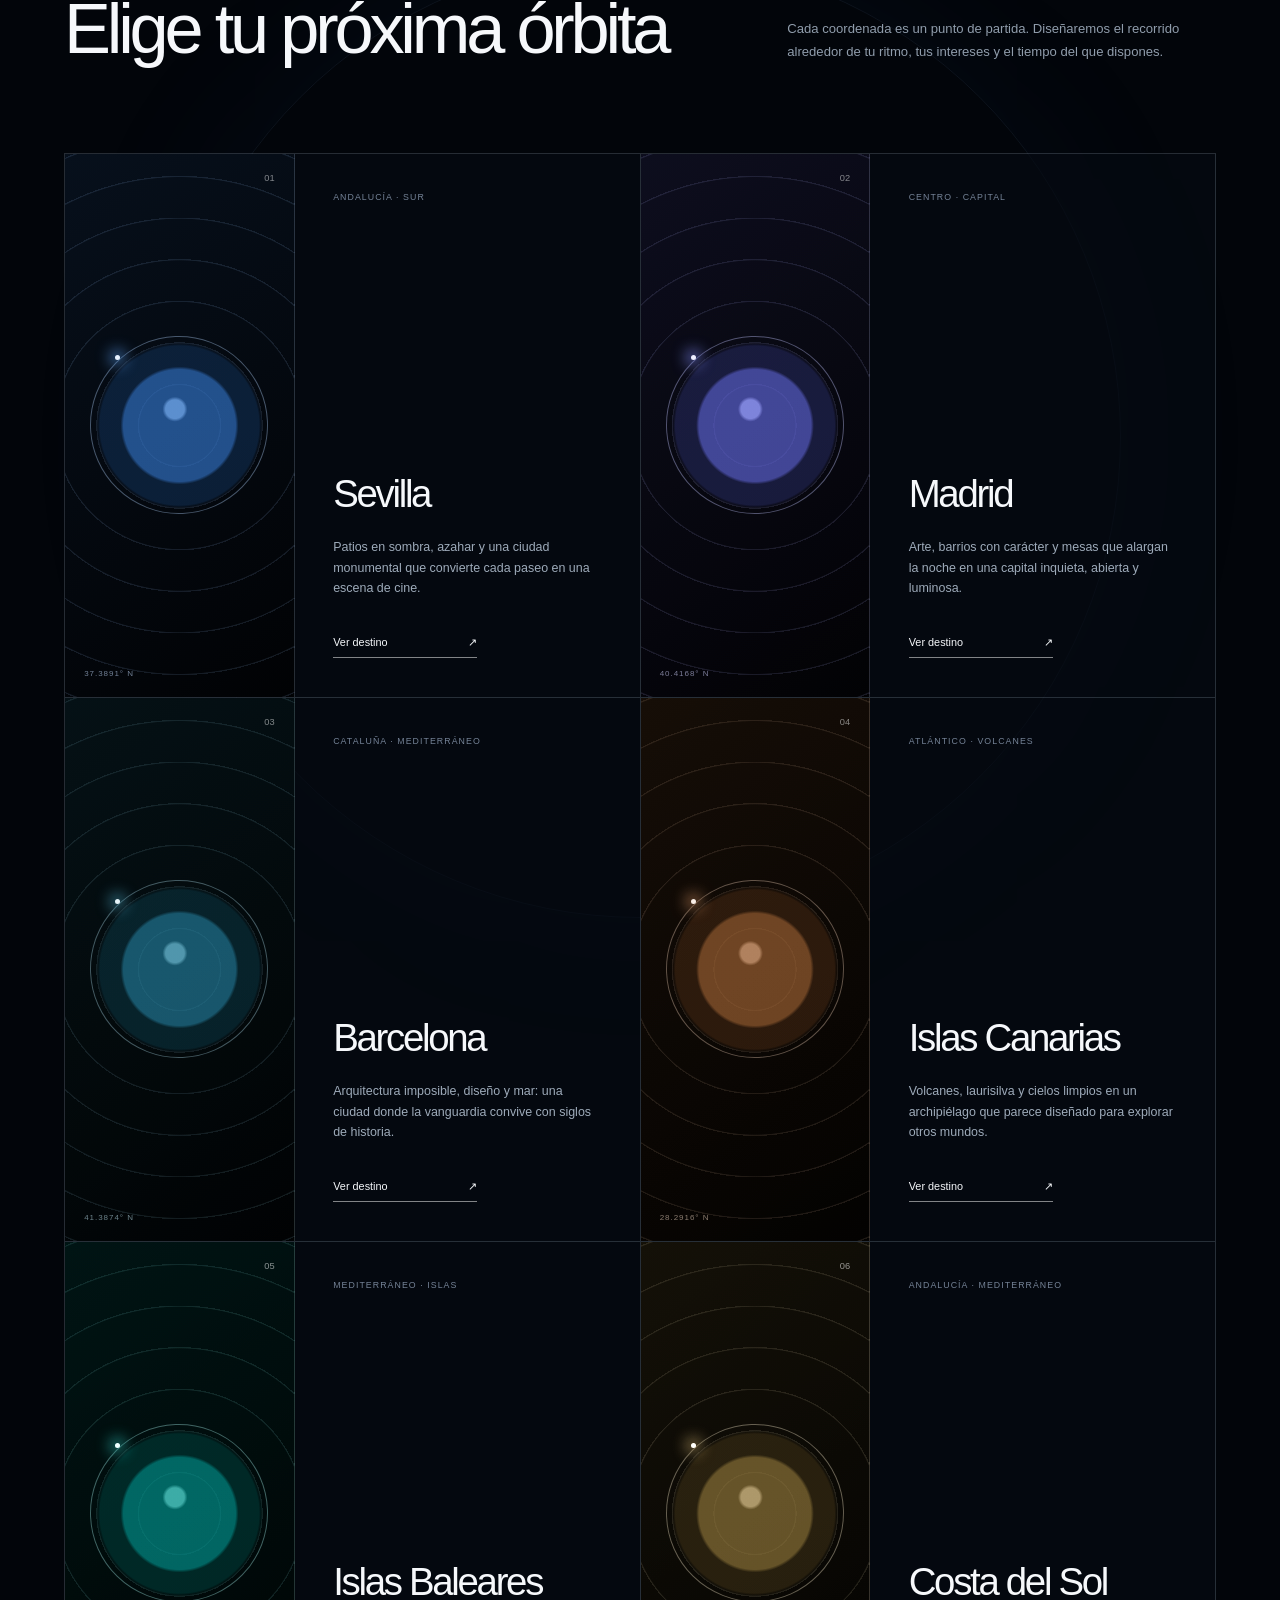
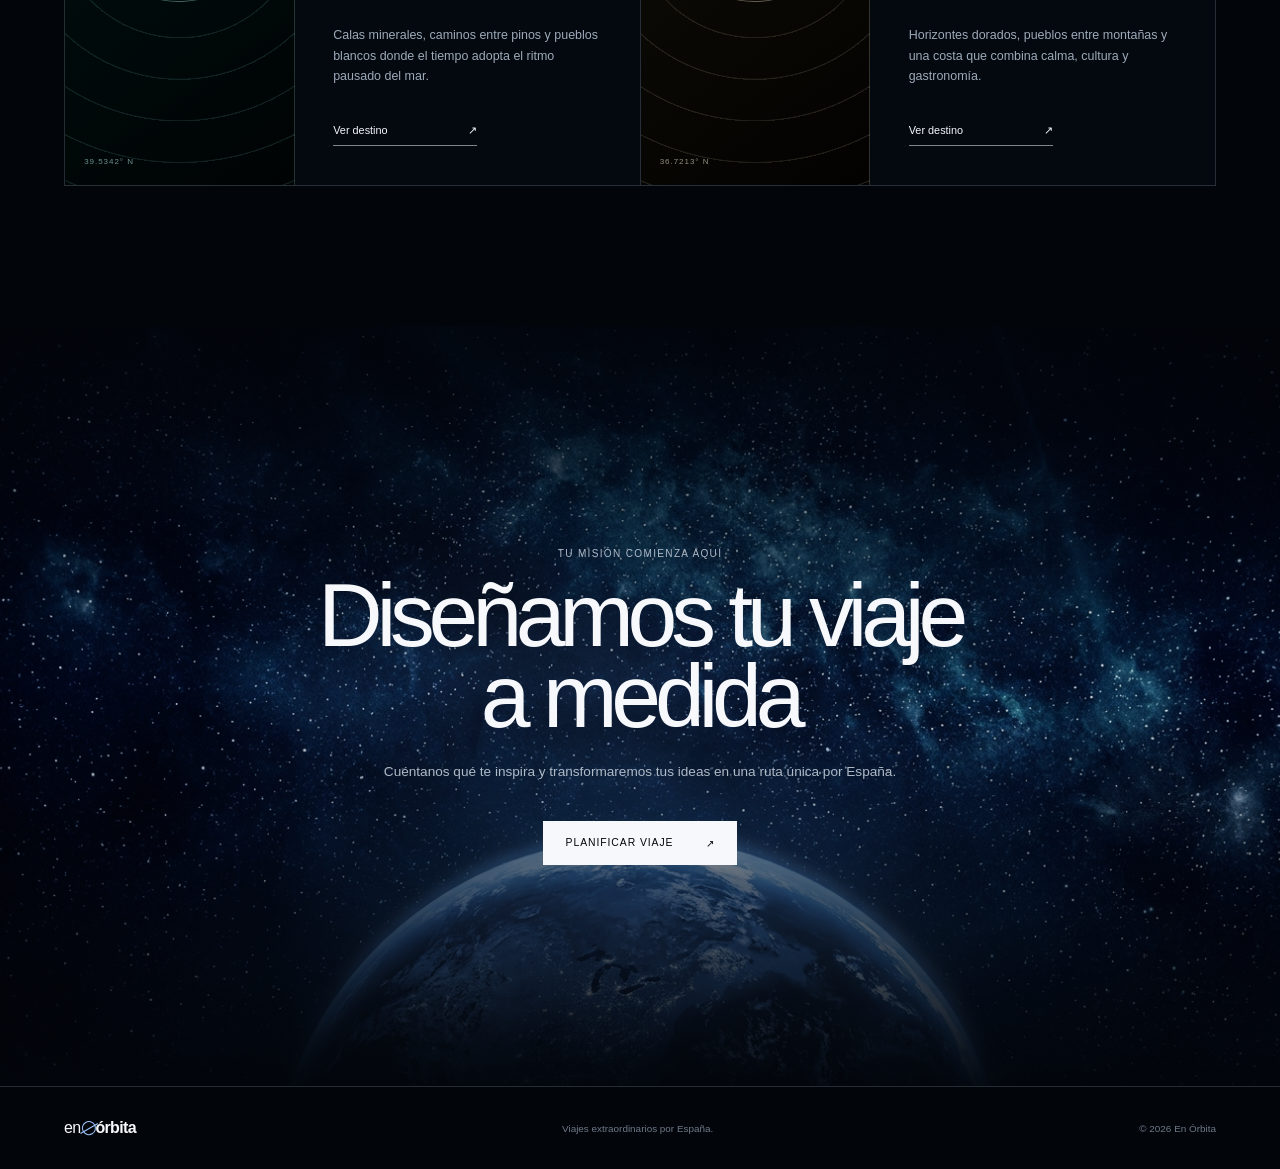
==== commit 587a488d: "Summary: Añadir vídeos provisionales al catálogo" ====
--- a/destinos.html
+++ b/destinos.html
@@ -60,7 +60,7 @@
           preload="metadata"
           aria-hidden="true"
         >
-          <source src="assets/videos/TIERRA%20ANIMADO.mp4" type="video/mp4" />
+          <source src="assets/videos/GAFAS.mp4" type="video/mp4" />
         </video>
         <div class="destinations-hero-shade" aria-hidden="true"></div>
         <div class="grid-lines" aria-hidden="true"></div>
@@ -69,7 +69,7 @@
           <div class="destinations-title-wrap reveal">
             <p class="eyebrow">Catálogo de coordenadas · España</p>
             <h1 id="destinations-hero-title">
-              Destinos que parecen<br />de otro planeta
+              Destinos que<br />parecen de<br />otro planeta
             </h1>
             <p>
               Seis formas de mirar España desde una perspectiva completamente nueva.
--- a/css/styles.css
+++ b/css/styles.css
@@ -170,11 +170,12 @@
 .destinations-hero {
   position: relative; min-height: max(720px, 92svh); overflow: hidden; background: #020712;
 }
-.destinations-hero-media { object-position: center 46%; transform: scale(1.04); }
+.destinations-hero-media { object-position: center 46%; transform: scale(1.04); pointer-events: none; }
 .destinations-hero-shade {
   position: absolute; inset: 0; background:
     linear-gradient(90deg, rgba(0,4,10,.88) 0%, rgba(0,4,10,.32) 48%, rgba(0,4,10,.58) 100%),
     linear-gradient(0deg, #02050a 0%, transparent 38%, rgba(0,0,0,.18) 100%);
+  pointer-events: none;
 }
 .destinations-hero-content {
   position: relative; min-height: max(720px, 92svh); display: flex; align-items: center;
@@ -182,7 +183,7 @@
 }
 .destinations-title-wrap { position: relative; z-index: 2; max-width: 69rem; }
 .destinations-title-wrap h1 {
-  margin-bottom: 1.8rem; font-size: clamp(4rem, 7.5vw, 8.2rem); line-height: .86;
+  margin-bottom: 1.8rem; font-size: clamp(4rem, 7.5vw, 8.2rem); line-height: .97;
 }
 .destinations-title-wrap > p:last-child {
   max-width: 26rem; color: #b7c2d0; font-size: clamp(.78rem, 1vw, .95rem); line-height: 1.65;
@@ -342,8 +343,7 @@
   .destinations-hero-media { object-position: 58% center; }
   .destinations-hero-shade { background: linear-gradient(180deg, rgba(0,4,10,.68), rgba(0,4,10,.12) 43%, #02050a 96%); }
   .destinations-hero-content { align-items: flex-start; padding-top: 9.5rem; }
-  .destinations-title-wrap h1 { font-size: clamp(3.4rem, 16vw, 4.6rem); line-height: .88; }
-  .destinations-title-wrap h1 br { display: none; }
+  .destinations-title-wrap h1 { font-size: clamp(3.4rem, 16vw, 4.6rem); line-height: 1; }
   .hero-mission-data { right: 0; bottom: 15%; padding-left: 2.8rem; }
   .destinations-hero .explore-button { right: auto; left: 6vw; bottom: 5%; }
   .destinations-intro-grid { display: block; }
@@ -369,3 +369,157 @@
   html { scroll-behavior: auto; }
   *, *::before, *::after { animation-duration: .01ms !important; animation-iteration-count: 1 !important; transition-duration: .01ms !important; }
 }
+
+/* En Órbita Play — catálogo audiovisual */
+.video-platform-page { background: #02050a; }
+.video-platform-page .site-header { border-bottom-color: rgba(191,216,248,.14); }
+.video-platform-page .main-nav a[aria-current="page"] { color: var(--blue); }
+.stream-hero {
+  position: relative; min-height: max(760px, 100svh); display: flex; align-items: flex-end;
+  overflow: hidden; isolation: isolate; background: #030812;
+}
+.stream-hero-image {
+  position: absolute; z-index: -3; inset: 0;
+  background: #030812 url("../assets/images/video-catalog/hero-costa.jpg") 62% center/cover no-repeat;
+  transform: scale(1.015); animation: stream-drift 18s ease-in-out infinite alternate;
+}
+.stream-hero-overlay {
+  position: absolute; z-index: -2; inset: 0; pointer-events: none;
+  background:
+    linear-gradient(90deg, rgba(2,5,10,.94) 0%, rgba(2,5,10,.73) 34%, rgba(2,5,10,.13) 70%, rgba(2,5,10,.28) 100%),
+    linear-gradient(0deg, #02050a 0%, rgba(2,5,10,.22) 35%, rgba(2,5,10,.2) 100%);
+}
+.stream-stars {
+  position: absolute; z-index: -1; inset: 84px 5vw 0; opacity: .34; pointer-events: none;
+  background:
+    repeating-linear-gradient(90deg, rgba(173,206,246,.15) 0 1px, transparent 1px calc(100% / 6)),
+    radial-gradient(circle at 22% 24%, var(--blue) 0 1px, transparent 2px),
+    radial-gradient(circle at 78% 42%, var(--blue) 0 1px, transparent 2px);
+}
+.stream-hero-content { position: relative; padding-bottom: clamp(6rem, 12vh, 9rem); }
+.video-home-return {
+  display: inline-flex; align-items: center; gap: .7rem; margin-bottom: clamp(3rem, 7vh, 5.5rem);
+  color: #aab7c7; font-size: .62rem; letter-spacing: .08em; text-transform: uppercase;
+}
+.video-home-return span { color: var(--blue); font-size: 1rem; transition: transform .3s var(--ease); }
+.video-home-return:hover span { transform: translateX(-.25rem); }
+.stream-label { display: flex; align-items: center; gap: .65rem; margin-bottom: .9rem; color: #c7d4e5; font-size: .62rem; letter-spacing: .17em; text-transform: uppercase; }
+.stream-label span { width: 1.4rem; height: 1px; background: var(--blue); box-shadow: 0 0 12px var(--glow); }
+.stream-hero h1 {
+  max-width: 60rem; margin-bottom: 1.35rem; font-size: clamp(4rem, 7.2vw, 7.8rem);
+  line-height: .86; letter-spacing: -.07em;
+}
+.stream-meta { display: flex; align-items: center; flex-wrap: wrap; gap: .65rem 1rem; margin-bottom: 1.15rem; color: #c5cfdb; font-size: .65rem; }
+.quality-badge { padding: .16rem .38rem; border: 1px solid rgba(255,255,255,.45); border-radius: 2px; font-size: .55rem; letter-spacing: .08em; }
+.stream-description { max-width: 34rem; margin-bottom: 1.6rem; color: #c4cedb; font-size: clamp(.8rem, 1vw, .95rem); line-height: 1.65; }
+.stream-actions { display: flex; flex-wrap: wrap; gap: .75rem; }
+.stream-button {
+  min-height: 46px; display: inline-flex; align-items: center; justify-content: center; gap: .7rem;
+  padding: 0 1.35rem; border: 1px solid transparent; border-radius: 3px; cursor: pointer;
+  font: inherit; font-size: .68rem; font-weight: 600; letter-spacing: .035em; transition: transform .3s var(--ease), background .3s, color .3s, border-color .3s;
+}
+.stream-button:hover { transform: translateY(-2px); }
+.stream-button-primary { color: #06101b; background: #e9f3ff; }
+.stream-button-primary:hover { background: var(--blue); }
+.stream-button-secondary { color: var(--white); border-color: rgba(193,215,243,.26); background: rgba(16,28,44,.58); backdrop-filter: blur(12px); }
+.stream-button-secondary:hover { border-color: var(--blue); background: rgba(28,52,82,.75); }
+.stream-hero-index { position: absolute; right: 5vw; bottom: 4.5rem; display: grid; text-align: right; color: #7f8ea1; font-size: .51rem; letter-spacing: .13em; }
+.stream-hero-index b { color: #dce9f8; font-size: .65rem; font-weight: 400; }
+.stream-catalog { position: relative; z-index: 2; padding: 2rem 0 clamp(7rem, 12vw, 11rem); background: linear-gradient(180deg, #02050a, #040a13 48%, #02050a); }
+.content-rail { margin-top: clamp(3.2rem, 6vw, 5.5rem); }
+.rail-heading { display: flex; align-items: end; justify-content: space-between; gap: 2rem; margin-bottom: 1.35rem; }
+.rail-heading > div { display: flex; align-items: baseline; gap: .8rem; }
+.rail-heading span { color: #52657d; font-size: .58rem; letter-spacing: .12em; }
+.rail-heading h2 { margin: 0; font-size: clamp(1.35rem, 2.2vw, 2.25rem); font-weight: 300; letter-spacing: -.04em; }
+.rail-heading > p { margin: 0; color: #65758a; font-size: .61rem; letter-spacing: .05em; text-transform: uppercase; }
+.stream-row {
+  display: grid; grid-auto-flow: column; grid-auto-columns: clamp(250px, 23vw, 360px); gap: 1rem;
+  padding: .65rem 5vw 1.5rem; overflow-x: auto; overflow-y: hidden; scroll-snap-type: x mandatory;
+  scrollbar-width: thin; scrollbar-color: rgba(129,175,231,.38) transparent;
+}
+.stream-row::after { content: ""; width: calc(5vw - 1rem); }
+.stream-card {
+  position: relative; aspect-ratio: 16 / 9; overflow: hidden; scroll-snap-align: start; isolation: isolate;
+  padding: 0; border: 1px solid rgba(176,206,242,.12); border-radius: 5px; color: white;
+  background-color: #091321; background-repeat: no-repeat; cursor: pointer; text-align: left;
+  box-shadow: 0 14px 34px rgba(0,0,0,.22); transition: transform .42s var(--ease), border-color .3s, box-shadow .42s;
+}
+.stream-card::before {
+  content: ""; position: absolute; z-index: -1; inset: 0;
+  background: linear-gradient(0deg, rgba(1,4,9,.94) 0%, rgba(1,4,9,.25) 56%, rgba(1,4,9,.04) 100%);
+  transition: background .35s;
+}
+.stream-card:hover, .stream-card:focus-visible { z-index: 3; transform: scale(1.035) translateY(-4px); border-color: rgba(159,199,255,.65); box-shadow: 0 18px 44px rgba(0,0,0,.55), 0 0 25px rgba(76,141,226,.13); }
+.stream-card:hover::before { background: linear-gradient(0deg, rgba(1,4,9,.94) 0%, rgba(1,4,9,.12) 65%, transparent 100%); }
+.sprite-destinations { background-image: url("../assets/images/video-catalog/destinos-grid.jpg"); }
+.sprite-escapes { background-image: url("../assets/images/video-catalog/escapadas-grid.jpg"); }
+.sprite-experiences { background-image: url("../assets/images/video-catalog/experiencias-grid.jpg"); }
+.sprite-1, .sprite-2, .sprite-3, .sprite-4, .sprite-5, .sprite-6 { background-size: 306% 206%; }
+.sprite-1 { background-position: 0 0; }
+.sprite-2 { background-position: 50% 0; }
+.sprite-3 { background-position: 100% 0; }
+.sprite-4 { background-position: 0 100%; }
+.sprite-5 { background-position: 50% 100%; }
+.sprite-6 { background-position: 100% 100%; }
+.card-play {
+  position: absolute; top: 1rem; right: 1rem; width: 2.5rem; aspect-ratio: 1; display: grid; place-items: center;
+  padding-left: .12rem; border: 1px solid rgba(255,255,255,.65); border-radius: 50%; background: rgba(0,5,12,.35);
+  font-size: .65rem; backdrop-filter: blur(7px); opacity: .8; transform: scale(.9); transition: opacity .3s, transform .3s, background .3s;
+}
+.stream-card:hover .card-play, .stream-card:focus-visible .card-play { opacity: 1; transform: scale(1); background: rgba(49,111,190,.8); }
+.stream-card-copy { position: absolute; inset: auto 1rem .9rem; display: grid; gap: .2rem; }
+.stream-card-copy small { color: #9fb1c7; font-size: .51rem; letter-spacing: .08em; text-transform: uppercase; }
+.stream-card-copy strong { overflow: hidden; font-size: clamp(1.05rem, 1.5vw, 1.35rem); font-weight: 400; letter-spacing: -.025em; text-overflow: ellipsis; white-space: nowrap; }
+.stream-footer { border-top-color: rgba(173,207,248,.12); }
+.video-modal { position: fixed; z-index: 100; inset: 0; display: grid; place-items: center; padding: 1.2rem; }
+.video-modal[hidden] { display: none; }
+.video-modal-backdrop { position: absolute; inset: 0; background: rgba(0,3,8,.86); backdrop-filter: blur(13px); }
+.video-modal-panel {
+  position: relative; width: min(92vw, 850px); max-height: 90svh; overflow: auto; border: 1px solid rgba(159,199,255,.24);
+  border-radius: 7px; background: #07101c; box-shadow: 0 30px 100px rgba(0,0,0,.75); animation: modal-in .45s var(--ease);
+}
+.video-modal-close {
+  position: absolute; z-index: 3; top: 1rem; right: 1rem; width: 44px; height: 44px; border: 1px solid rgba(255,255,255,.35);
+  border-radius: 50%; color: white; background: rgba(0,4,10,.5); cursor: pointer; font-size: 1.4rem; font-weight: 200;
+}
+.video-modal-visual {
+  min-height: 270px; display: grid; place-items: center; overflow: hidden; background:
+    linear-gradient(0deg, #07101c 0%, transparent 55%),
+    url("../assets/images/video-catalog/hero-costa.jpg") center/cover no-repeat;
+}
+.modal-orbit { width: 5.5rem; aspect-ratio: 1; border: 1px solid rgba(255,255,255,.7); border-radius: 50%; box-shadow: 0 0 40px rgba(80,151,240,.28); }
+.video-modal-visual b { position: absolute; color: white; font-size: .65rem; letter-spacing: .12em; }
+.modal-player { position: absolute; z-index: 2; inset: 0; width: 100%; height: 100%; object-fit: cover; background: #02050a; }
+.modal-player:not([hidden]) ~ .modal-orbit, .modal-player:not([hidden]) ~ b { display: none; }
+.video-modal-copy { padding: clamp(1.6rem, 4vw, 3.5rem); }
+.video-modal-copy h2 { margin-bottom: 1rem; font-size: clamp(2.2rem, 5vw, 4.7rem); font-weight: 300; line-height: .95; letter-spacing: -.06em; }
+.video-modal-copy > p:not(.stream-label):not(.video-status) { max-width: 42rem; color: #a7b5c7; font-size: .82rem; line-height: 1.7; }
+.video-status { min-height: 1rem; margin: 1rem 0 0; color: var(--blue); font-size: .68rem; }
+@keyframes stream-drift { from { transform: scale(1.015); } to { transform: scale(1.055); } }
+@keyframes modal-in { from { opacity: 0; transform: translateY(18px) scale(.98); } to { opacity: 1; transform: none; } }
+
+@media (max-width: 900px) {
+  .stream-hero-index { display: none; }
+  .stream-row { grid-auto-columns: clamp(245px, 48vw, 330px); }
+}
+
+@media (max-width: 640px) {
+  .stream-hero { min-height: 790px; align-items: flex-end; }
+  .stream-hero-image { background-position: 72% center; }
+  .stream-hero-overlay { background: linear-gradient(180deg, rgba(2,5,10,.28), rgba(2,5,10,.36) 38%, #02050a 94%); }
+  .stream-stars { inset: 68px 6vw 0; }
+  .stream-hero-content { padding-bottom: 4.8rem; }
+  .video-home-return { margin-bottom: 4rem; }
+  .stream-hero h1 { font-size: clamp(3.55rem, 16.5vw, 4.7rem); line-height: .9; }
+  .stream-description { max-width: 21rem; }
+  .stream-actions { align-items: stretch; }
+  .stream-button { min-height: 48px; }
+  .stream-catalog { padding-top: .3rem; }
+  .rail-heading { display: block; }
+  .rail-heading > p { margin-top: .6rem; }
+  .stream-row { grid-auto-columns: 76vw; gap: .8rem; padding-inline: 6vw; }
+  .stream-row::after { width: calc(6vw - .8rem); }
+  .stream-card:hover, .stream-card:focus-visible { transform: translateY(-3px); }
+  .video-modal { padding: .65rem; }
+  .video-modal-visual { min-height: 210px; }
+}
